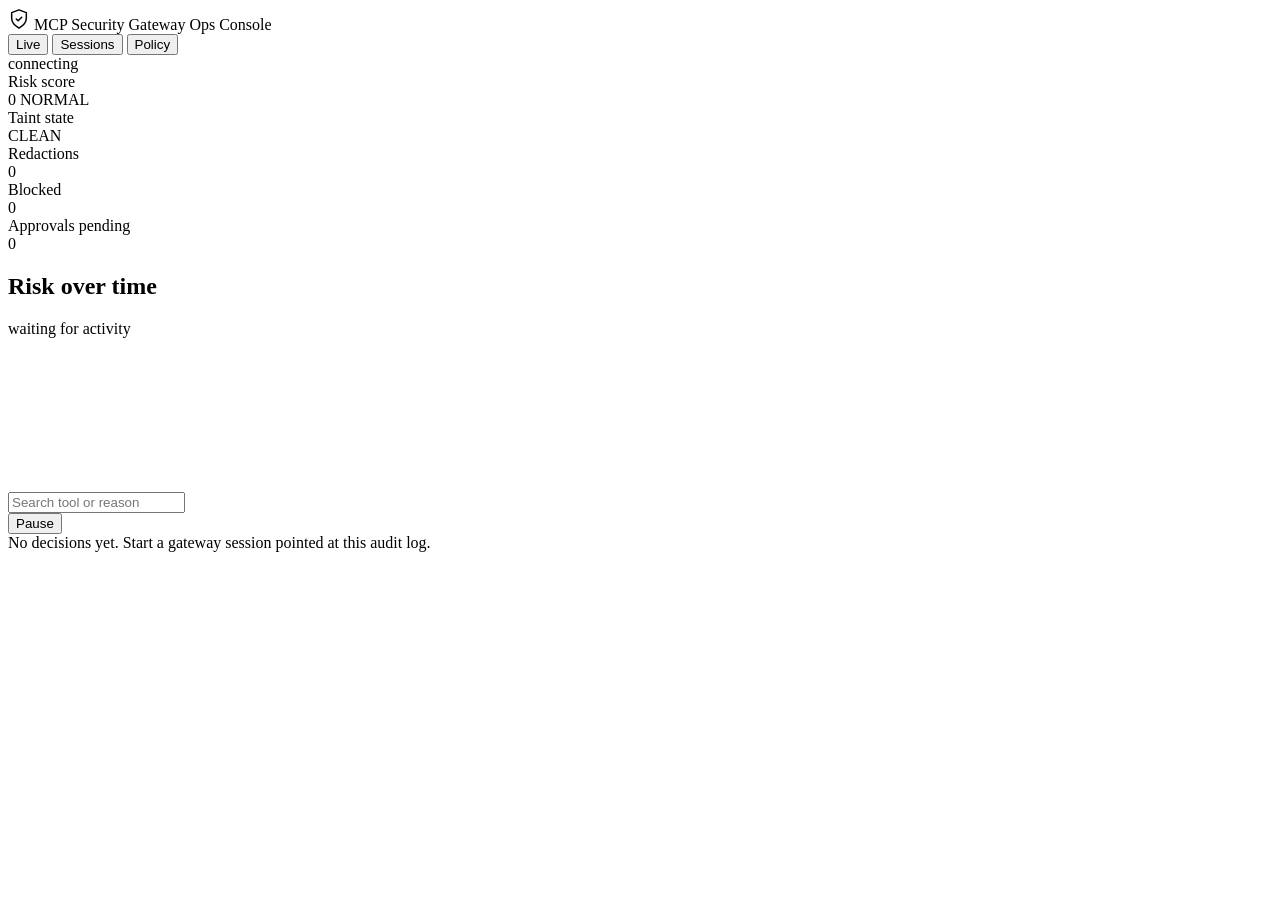
==== dashboard/index.html @ 489f59fd "MCP Security Gateway: Phases 0-1 (core proxy + policy engine v2) - src/mcp_gateway package: asyncio " ====
<!doctype html>
<html lang="en">
<head>
<meta charset="utf-8">
<meta name="viewport" content="width=device-width, initial-scale=1">
<title>MCP Security Gateway — Ops Console</title>
<link rel="stylesheet" href="/styles.css">
</head>
<body>
<div class="app">
  <header class="topbar">
    <div class="brand">
      <svg class="logo" viewBox="0 0 24 24" width="22" height="22" aria-hidden="true">
        <path d="M12 2 4 5v6c0 5 3.4 8.5 8 11 4.6-2.5 8-6 8-11V5l-8-3Z"
              fill="none" stroke="currentColor" stroke-width="1.6"
              stroke-linejoin="round"/>
        <path d="M9 12l2 2 4-4" fill="none" stroke="currentColor"
              stroke-width="1.6" stroke-linecap="round" stroke-linejoin="round"/>
      </svg>
      <span class="brand-name">MCP Security Gateway</span>
      <span class="brand-sub">Ops Console</span>
    </div>
    <nav class="tabs">
      <button class="tab active" data-view="live">Live</button>
      <button class="tab" data-view="sessions">Sessions</button>
      <button class="tab" data-view="policy">Policy</button>
    </nav>
    <div class="conn" id="conn"><span class="dot"></span><span id="conn-text">connecting</span></div>
  </header>

  <main class="view" id="view-live">
    <div class="metrics">
      <div class="metric">
        <div class="metric-label">Risk score</div>
        <div class="metric-value" id="m-score">0
          <span class="badge lvl-NORMAL" id="m-level">NORMAL</span>
        </div>
        <div class="gauge"><i id="m-gauge"></i></div>
      </div>
      <div class="metric">
        <div class="metric-label">Taint state</div>
        <div class="metric-value"><span class="badge taint-clean" id="m-taint">CLEAN</span></div>
      </div>
      <div class="metric">
        <div class="metric-label">Redactions</div>
        <div class="metric-value" id="m-redactions">0</div>
      </div>
      <div class="metric">
        <div class="metric-label">Blocked</div>
        <div class="metric-value" id="m-blocked">0</div>
      </div>
      <div class="metric">
        <div class="metric-label">Approvals pending</div>
        <div class="metric-value" id="m-approvals">0</div>
      </div>
    </div>

    <section class="card">
      <div class="card-head">
        <h2>Risk over time</h2>
        <span class="muted" id="chart-note">waiting for activity</span>
      </div>
      <div class="chart-wrap"><canvas id="chart"></canvas></div>
    </section>

    <section class="card" id="approvals-card" hidden>
      <div class="card-head">
        <h2>Pending approvals</h2>
        <span class="muted">a human decision is required before these run</span>
      </div>
      <div id="approvals"></div>
    </section>

    <section class="card">
      <div class="feed-toolbar">
        <div class="search-wrap">
          <input id="search" type="text" placeholder="Search tool or reason" autocomplete="off">
        </div>
        <div class="chips" id="chips"></div>
        <button class="btn" id="pause">Pause</button>
      </div>
      <div class="replay-banner" id="replay-banner" hidden>
        <span id="replay-text"></span>
        <button class="btn btn-small" id="exit-replay">Back to live</button>
      </div>
      <div class="feed" id="feed"></div>
      <div class="feed-empty" id="feed-empty">No decisions yet. Start a gateway session pointed at this audit log.</div>
    </section>
  </main>

  <main class="view" id="view-sessions" hidden>
    <div class="card-head sessions-head">
      <h2>Session history</h2>
      <button class="btn btn-small" id="refresh-sessions">Refresh</button>
    </div>
    <div class="sessions" id="sessions"></div>
  </main>

  <main class="view" id="view-policy" hidden>
    <div class="card policy-hero">
      <div>
        <div class="eyebrow">Active policy</div>
        <h2 id="policy-title">Loading policy</h2>
        <p id="policy-path">Waiting for console API.</p>
      </div>
      <button class="btn btn-small" id="refresh-policy">Refresh</button>
    </div>

    <div class="policy-grid">
      <section class="card">
        <div class="card-head">
          <h2>Policy posture</h2>
          <span class="muted">session, request, response</span>
        </div>
        <div class="policy-summary" id="policy-summary"></div>
      </section>

      <section class="card">
        <div class="card-head">
          <h2>Stateful controls</h2>
          <span class="muted">taint and sequence rules</span>
        </div>
        <div class="policy-summary" id="policy-stateful"></div>
      </section>
    </div>

    <section class="card">
      <div class="card-head">
        <h2>Tool rules</h2>
        <span class="muted" id="policy-tool-count">0 tools</span>
      </div>
      <div class="policy-table" id="policy-tools"></div>
    </section>

    <section class="card">
      <div class="card-head">
        <h2>Policy backtesting</h2>
        <span class="muted">replay audit history before enforcing a new policy</span>
      </div>
      <div class="backtest-editor">
        <textarea id="backtest-policy" spellcheck="false"></textarea>
        <div class="backtest-actions">
          <button class="btn btn-primary" id="run-backtest">Run backtest</button>
          <button class="btn" id="reset-backtest-policy">Reset to active policy</button>
          <span class="muted" id="backtest-status">Paste a candidate policy or edit the active one.</span>
        </div>
      </div>
      <div class="backtest-summary" id="backtest-summary" hidden></div>
      <div class="backtest-results" id="backtest-results"></div>
    </section>
  </main>
</div>
<script src="/app.js"></script>
</body>
</html>
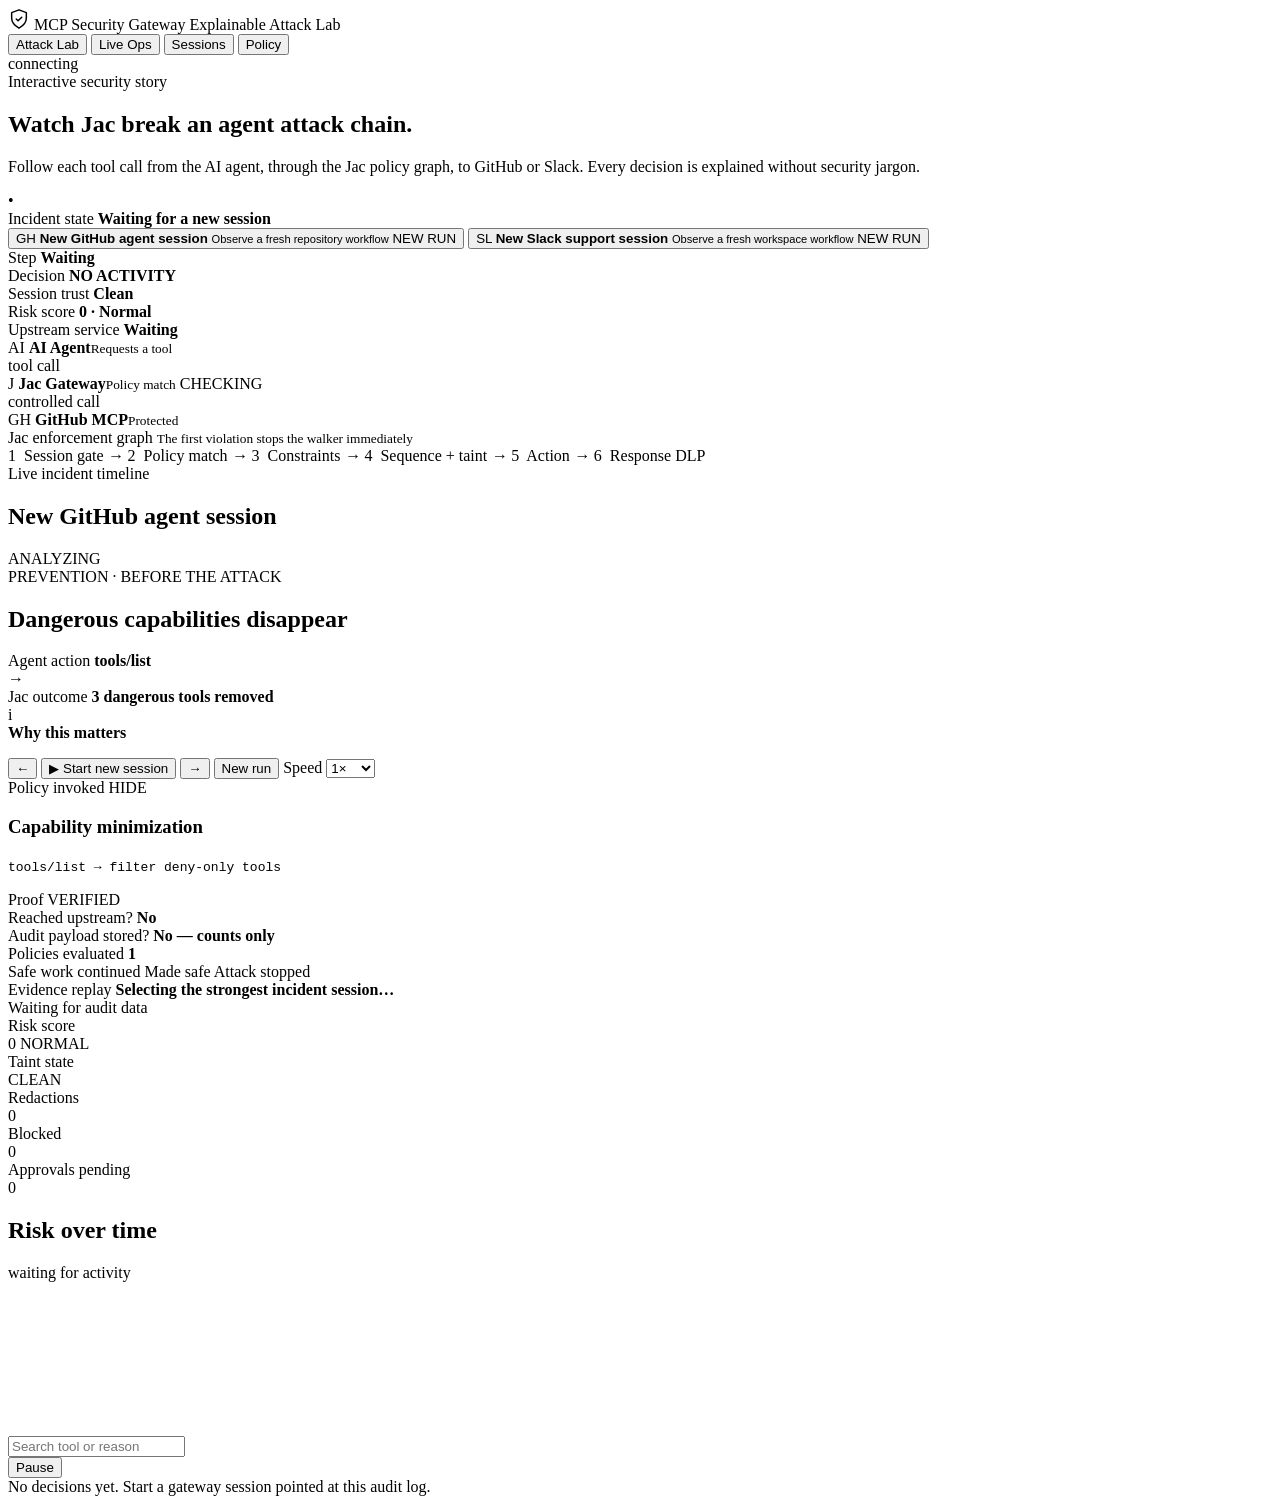
==== commit 43cdaed9: "Add Jac hackathon gateway and visual attack lab" ====
--- a/dashboard/index.html
+++ b/dashboard/index.html
@@ -3,7 +3,7 @@
 <head>
 <meta charset="utf-8">
 <meta name="viewport" content="width=device-width, initial-scale=1">
-<title>MCP Security Gateway — Ops Console</title>
+<title>MCP Security Gateway — Attack Lab</title>
 <link rel="stylesheet" href="/styles.css">
 </head>
 <body>
@@ -18,17 +18,230 @@
               stroke-width="1.6" stroke-linecap="round" stroke-linejoin="round"/>
       </svg>
       <span class="brand-name">MCP Security Gateway</span>
-      <span class="brand-sub">Ops Console</span>
+      <span class="brand-sub">Explainable Attack Lab</span>
     </div>
     <nav class="tabs">
-      <button class="tab active" data-view="live">Live</button>
+      <button class="tab active" data-view="lab">Attack Lab</button>
+      <button class="tab" data-view="live">Live Ops</button>
       <button class="tab" data-view="sessions">Sessions</button>
       <button class="tab" data-view="policy">Policy</button>
     </nav>
     <div class="conn" id="conn"><span class="dot"></span><span id="conn-text">connecting</span></div>
   </header>
 
+  <main class="view lab-view" id="view-lab">
+    <section class="lab-hero">
+      <div>
+        <div class="lab-kicker"><span class="pulse-dot"></span> Interactive security story</div>
+        <h1>Watch Jac break an agent attack chain.</h1>
+        <p>
+          Follow each tool call from the AI agent, through the Jac policy graph,
+          to GitHub or Slack. Every decision is explained without security jargon.
+        </p>
+      </div>
+      <div class="hero-verdict">
+        <span class="verdict-icon" id="lab-verdict-icon">•</span>
+        <div>
+          <span id="lab-verdict-label">Incident state</span>
+          <strong id="lab-final-outcome">Waiting for a new session</strong>
+        </div>
+      </div>
+    </section>
+
+    <section class="scenario-picker" aria-label="Attack scenario">
+      <button class="scenario-choice active" data-scenario="github">
+        <span class="scenario-icon github-icon">GH</span>
+        <span>
+          <b>New GitHub agent session</b>
+          <small>Observe a fresh repository workflow</small>
+        </span>
+        <span class="severity severity-new">NEW RUN</span>
+      </button>
+      <button class="scenario-choice" data-scenario="slack">
+        <span class="scenario-icon slack-icon">SL</span>
+        <span>
+          <b>New Slack support session</b>
+          <small>Observe a fresh workspace workflow</small>
+        </span>
+        <span class="severity severity-new">NEW RUN</span>
+      </button>
+    </section>
+
+    <section class="lab-summary" aria-label="Current simulation status">
+      <div>
+        <span class="summary-label">Step</span>
+        <strong id="lab-step-count">Waiting</strong>
+      </div>
+      <div>
+        <span class="summary-label">Decision</span>
+        <strong><span class="decision-pill decision-hide" id="lab-decision">NO ACTIVITY</span></strong>
+      </div>
+      <div>
+        <span class="summary-label">Session trust</span>
+        <strong id="lab-trust">Clean</strong>
+      </div>
+      <div class="summary-risk">
+        <span class="summary-label">Risk score</span>
+        <strong id="lab-risk">0 · Normal</strong>
+        <span class="mini-risk-track"><i id="lab-risk-fill"></i></span>
+      </div>
+      <div>
+        <span class="summary-label">Upstream service</span>
+        <strong id="lab-upstream">Waiting</strong>
+      </div>
+    </section>
+
+    <section class="topology card" id="lab-topology">
+      <div class="topology-node agent-node">
+        <span class="node-orb">AI</span>
+        <span class="node-copy"><b>AI Agent</b><small>Requests a tool</small></span>
+      </div>
+      <div class="route route-in"><span class="route-label">tool call</span><i></i></div>
+      <div class="topology-node gateway-node">
+        <span class="node-orb">J</span>
+        <span class="node-copy"><b>Jac Gateway</b><small id="lab-active-gate">Policy match</small></span>
+        <span class="gateway-verdict" id="lab-gateway-verdict">CHECKING</span>
+      </div>
+      <div class="route route-out"><span class="route-label">controlled call</span><i></i></div>
+      <div class="topology-node service-node">
+        <span class="node-orb" id="lab-service-icon">GH</span>
+        <span class="node-copy"><b id="lab-service-name">GitHub MCP</b><small id="lab-service-state">Protected</small></span>
+      </div>
+    </section>
+
+    <section class="pipeline-strip card" aria-label="Jac enforcement graph">
+      <div class="pipeline-title">
+        <span>Jac enforcement graph</span>
+        <small>The first violation stops the walker immediately</small>
+      </div>
+      <div class="pipeline-gates" id="lab-gates">
+        <span data-gate="session">1&nbsp; Session gate</span>
+        <i>→</i>
+        <span data-gate="policy">2&nbsp; Policy match</span>
+        <i>→</i>
+        <span data-gate="constraint">3&nbsp; Constraints</span>
+        <i>→</i>
+        <span data-gate="sequence">4&nbsp; Sequence + taint</span>
+        <i>→</i>
+        <span data-gate="action">5&nbsp; Action</span>
+        <i>→</i>
+        <span data-gate="response">6&nbsp; Response DLP</span>
+      </div>
+    </section>
+
+    <section class="story-layout">
+      <aside class="story-timeline card">
+        <div class="story-head">
+          <div>
+            <span class="eyebrow">Live incident timeline</span>
+            <h2 id="lab-scenario-title">New GitHub agent session</h2>
+          </div>
+          <span class="severity severity-analyzing" id="lab-severity">ANALYZING</span>
+        </div>
+        <div class="timeline-list" id="lab-timeline"></div>
+      </aside>
+
+      <section class="story-stage card">
+        <div class="stage-overline" id="lab-stage-overline">PREVENTION · BEFORE THE ATTACK</div>
+        <h2 id="lab-step-title">Dangerous capabilities disappear</h2>
+        <p class="stage-explainer" id="lab-explainer"></p>
+
+        <div class="call-card">
+          <div>
+            <span class="call-label">Agent action</span>
+            <strong class="mono" id="lab-tool">tools/list</strong>
+          </div>
+          <span class="call-arrow">→</span>
+          <div>
+            <span class="call-label">Jac outcome</span>
+            <strong id="lab-outcome">3 dangerous tools removed</strong>
+          </div>
+        </div>
+
+        <div class="plain-language">
+          <span class="plain-icon">i</span>
+          <div>
+            <strong>Why this matters</strong>
+            <p id="lab-why"></p>
+          </div>
+        </div>
+
+        <div class="payload-compare" id="lab-payload" hidden>
+          <div>
+            <span>Unsafe result detected</span>
+            <code id="lab-payload-before"></code>
+          </div>
+          <div class="payload-safe">
+            <span>What the model receives</span>
+            <code id="lab-payload-after"></code>
+          </div>
+        </div>
+
+        <div class="player-controls">
+          <button class="player-btn" id="lab-prev" aria-label="Previous attack step">←</button>
+          <button class="player-btn play-btn" id="lab-play">▶ Start new session</button>
+          <button class="player-btn" id="lab-next" aria-label="Next attack step">→</button>
+          <button class="player-btn text-btn" id="lab-restart">New run</button>
+          <label class="speed-control">
+            Speed
+            <select id="lab-speed" aria-label="Simulation speed">
+              <option value="3200">1×</option>
+              <option value="1900">1.5×</option>
+              <option value="1100">2×</option>
+            </select>
+          </label>
+        </div>
+      </section>
+
+      <aside class="decision-panel">
+        <section class="card decision-card">
+          <div class="decision-head">
+            <span class="eyebrow">Policy invoked</span>
+            <span class="decision-pill decision-hide" id="lab-policy-action">HIDE</span>
+          </div>
+          <h3 id="lab-policy-name">Capability minimization</h3>
+          <code id="lab-policy-rule">tools/list → filter deny-only tools</code>
+          <p id="lab-policy-reason"></p>
+        </section>
+
+        <section class="card evidence-card">
+          <div class="decision-head">
+            <span class="eyebrow">Proof</span>
+            <span class="proof-status" id="lab-proof-status">VERIFIED</span>
+          </div>
+          <div class="evidence-row">
+            <span>Reached upstream?</span>
+            <strong id="lab-proof-upstream">No</strong>
+          </div>
+          <div class="evidence-row">
+            <span>Audit payload stored?</span>
+            <strong>No — counts only</strong>
+          </div>
+          <div class="evidence-row">
+            <span>Policies evaluated</span>
+            <strong id="lab-policy-count">1</strong>
+          </div>
+          <div class="evidence-detail" id="lab-evidence"></div>
+        </section>
+
+        <section class="card legend-card">
+          <span class="legend-item"><i class="legend-allow"></i> Safe work continued</span>
+          <span class="legend-item"><i class="legend-transform"></i> Made safe</span>
+          <span class="legend-item"><i class="legend-block"></i> Attack stopped</span>
+        </section>
+      </aside>
+    </section>
+  </main>
+
   <main class="view" id="view-live">
+    <div class="live-context">
+      <span class="live-context-dot"></span>
+      <div>
+        <span>Evidence replay</span>
+        <strong id="live-session-name">Selecting the strongest incident session…</strong>
+      </div>
+      <span id="live-session-detail">Waiting for audit data</span>
+    </div>
     <div class="metrics">
       <div class="metric">
         <div class="metric-label">Risk score</div>
